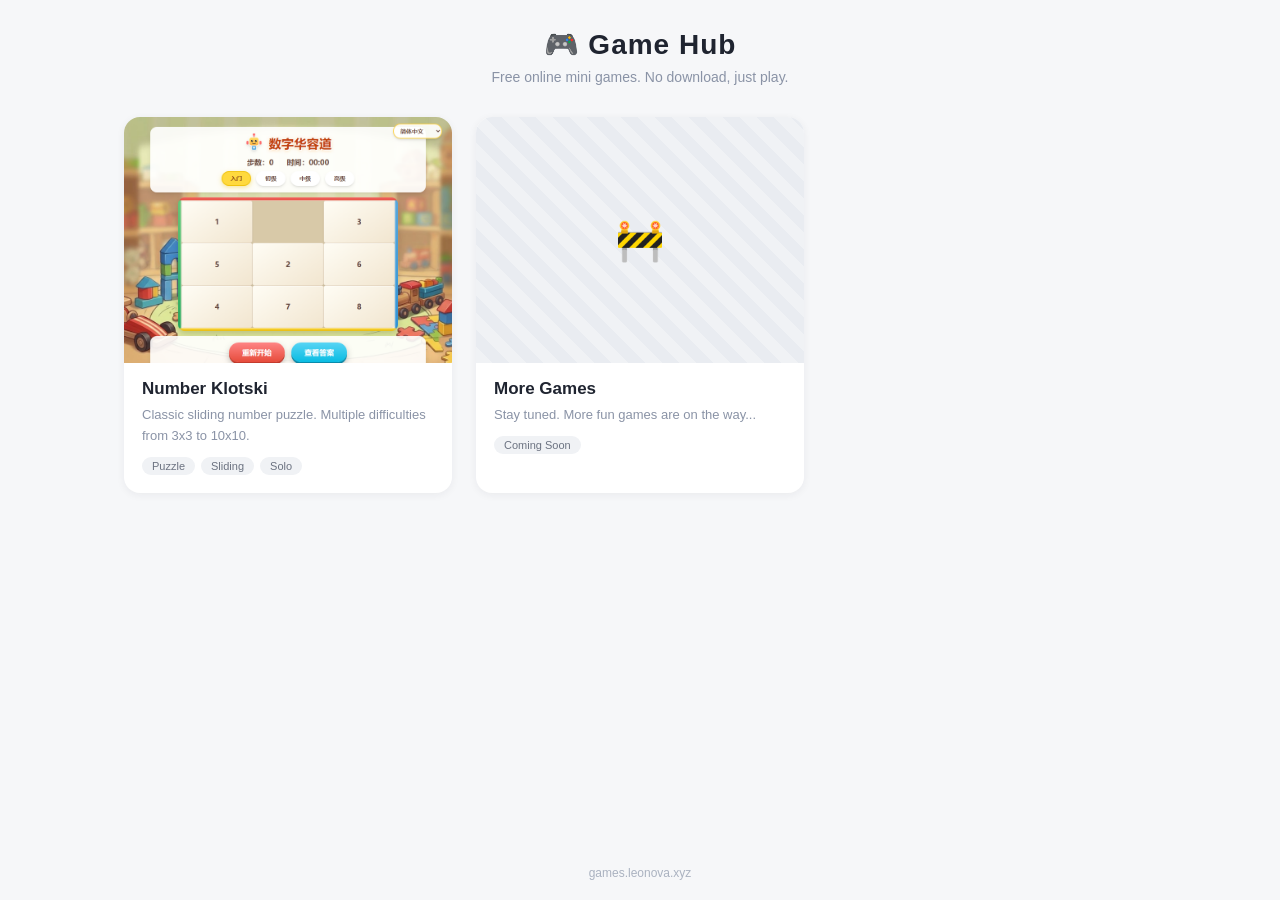
==== index.html @ 82995b51 "feat: 游戏聚合列表页，华容道迁移至 /klotski/ 子路径 - 新增根目录 index.html 游戏大厅：简洁卡片风、截图预览、悬停动效、中英文自适应 - Number Klotski/ " ====
<!DOCTYPE html>
<html lang="zh-CN">
<head>
    <meta charset="UTF-8">
    <meta name="viewport" content="width=device-width, initial-scale=1.0">

    <title>游戏大厅 - 免费在线小游戏合集</title>
    <meta name="description" content="免费在线小游戏合集：数字华容道等经典益智游戏，无需下载，点击即玩。">
    <meta name="keywords" content="在线小游戏,免费游戏,益智游戏,数字华容道,网页游戏">
    <meta name="robots" content="index, follow">
    <meta name="theme-color" content="#f6f7f9">
    <link rel="canonical" href="https://games.leonova.xyz/">

    <meta property="og:type" content="website">
    <meta property="og:url" content="https://games.leonova.xyz/">
    <meta property="og:title" content="游戏大厅 - 免费在线小游戏合集">
    <meta property="og:description" content="免费在线小游戏合集：数字华容道等经典益智游戏，无需下载，点击即玩。">
    <meta property="og:image" content="https://games.leonova.xyz/klotski/preview.png">

    <style>
        * { margin: 0; padding: 0; box-sizing: border-box; }

        body {
            font-family: -apple-system, BlinkMacSystemFont, "Segoe UI", "PingFang SC",
                         "Hiragino Sans GB", "Microsoft YaHei", sans-serif;
            background: #f6f7f9;
            color: #1f2430;
            min-height: 100vh;
            display: flex;
            flex-direction: column;
        }

        header {
            padding: 28px 24px 8px;
            text-align: center;
        }

        header h1 {
            font-size: 28px;
            font-weight: 700;
            letter-spacing: 1px;
        }

        header p {
            margin-top: 8px;
            font-size: 14px;
            color: #8a93a6;
        }

        main {
            flex: 1;
            width: 100%;
            max-width: 1080px;
            margin: 0 auto;
            padding: 24px 24px 48px;
        }

        .grid {
            display: grid;
            grid-template-columns: repeat(auto-fill, minmax(260px, 1fr));
            gap: 24px;
        }

        .card {
            display: block;
            background: #fff;
            border-radius: 16px;
            overflow: hidden;
            text-decoration: none;
            color: inherit;
            box-shadow: 0 2px 8px rgba(31, 36, 48, 0.06);
            transition: transform 0.25s ease, box-shadow 0.25s ease;
        }

        .card:hover {
            transform: translateY(-6px);
            box-shadow: 0 12px 28px rgba(31, 36, 48, 0.14);
        }

        .card .thumb {
            position: relative;
            aspect-ratio: 4 / 3;
            overflow: hidden;
            background: #eceef2;
        }

        .card .thumb img {
            width: 100%;
            height: 100%;
            object-fit: cover;
            display: block;
            transition: transform 0.4s ease;
        }

        .card:hover .thumb img {
            transform: scale(1.06);
        }

        .card .thumb .play {
            position: absolute;
            inset: 0;
            display: flex;
            align-items: center;
            justify-content: center;
            background: rgba(31, 36, 48, 0);
            transition: background 0.25s ease;
        }

        .card .thumb .play span {
            width: 56px;
            height: 56px;
            border-radius: 50%;
            background: rgba(255, 255, 255, 0.95);
            display: flex;
            align-items: center;
            justify-content: center;
            font-size: 20px;
            color: #1f2430;
            opacity: 0;
            transform: scale(0.8);
            transition: opacity 0.25s ease, transform 0.25s ease;
            box-shadow: 0 4px 12px rgba(0, 0, 0, 0.2);
        }

        .card:hover .thumb .play { background: rgba(31, 36, 48, 0.25); }
        .card:hover .thumb .play span { opacity: 1; transform: scale(1); }

        .card .info {
            padding: 16px 18px 18px;
        }

        .card .info h2 {
            font-size: 17px;
            font-weight: 600;
        }

        .card .info p {
            margin-top: 6px;
            font-size: 13px;
            line-height: 1.6;
            color: #8a93a6;
            display: -webkit-box;
            -webkit-line-clamp: 2;
            -webkit-box-orient: vertical;
            overflow: hidden;
        }

        .card .tags {
            margin-top: 10px;
            display: flex;
            gap: 6px;
            flex-wrap: wrap;
        }

        .card .tags span {
            font-size: 11px;
            color: #6b7280;
            background: #f0f2f5;
            border-radius: 999px;
            padding: 3px 10px;
        }

        .card.soon {
            pointer-events: none;
        }

        .card.soon .thumb {
            display: flex;
            align-items: center;
            justify-content: center;
            font-size: 40px;
            color: #c4cad6;
            background: repeating-linear-gradient(
                45deg, #f0f2f5, #f0f2f5 12px, #e9ecf1 12px, #e9ecf1 24px
            );
        }

        footer {
            padding: 20px;
            text-align: center;
            font-size: 12px;
            color: #aab2c0;
        }

        @media (max-width: 480px) {
            header h1 { font-size: 22px; }
            main { padding: 16px 16px 40px; }
            .grid { gap: 16px; }
        }
    </style>
</head>
<body>
    <header>
        <h1 data-i18n="title">🎮 游戏大厅</h1>
        <p data-i18n="subtitle">免费在线小游戏，无需下载，点击即玩</p>
    </header>

    <main>
        <div class="grid" id="gameGrid"></div>
    </main>

    <footer>games.leonova.xyz</footer>

    <script>
        // ============ 游戏列表：新增游戏只需在此追加一项 ============
        const GAMES = [
            {
                id: 'klotski',
                url: '/klotski/',
                preview: '/klotski/preview.png',
                name: { 'zh': '数字华容道', 'en': 'Number Klotski' },
                desc: {
                    'zh': '经典数字滑动拼图，3x3 到 10x10 多种难度，锻炼逻辑思维。',
                    'en': 'Classic sliding number puzzle. Multiple difficulties from 3x3 to 10x10.'
                },
                tags: {
                    'zh': ['益智', '拼图', '单人'],
                    'en': ['Puzzle', 'Sliding', 'Solo']
                }
            },
            // 占位：即将上线
            {
                id: 'coming-soon',
                soon: true,
                name: { 'zh': '更多游戏', 'en': 'More Games' },
                desc: {
                    'zh': '敬请期待，更多有趣的小游戏正在路上……',
                    'en': 'Stay tuned. More fun games are on the way...'
                },
                tags: { 'zh': ['即将上线'], 'en': ['Coming Soon'] }
            }
        ];

        const I18N = {
            'zh': { title: '🎮 游戏大厅', subtitle: '免费在线小游戏，无需下载，点击即玩' },
            'en': { title: '🎮 Game Hub', subtitle: 'Free online mini games. No download, just play.' }
        };

        const lang = (navigator.language || 'zh').toLowerCase().startsWith('zh') ? 'zh' : 'en';
        document.documentElement.lang = lang === 'zh' ? 'zh-CN' : 'en';

        document.querySelectorAll('[data-i18n]').forEach(el => {
            el.textContent = I18N[lang][el.dataset.i18n];
        });
        document.title = lang === 'zh'
            ? '游戏大厅 - 免费在线小游戏合集'
            : 'Game Hub - Free Online Mini Games';

        const grid = document.getElementById('gameGrid');

        GAMES.forEach(game => {
            const card = document.createElement('a');
            card.className = 'card' + (game.soon ? ' soon' : '');
            card.href = game.soon ? '#' : game.url;

            const thumb = game.soon
                ? `<div class="thumb">🚧</div>`
                : `<div class="thumb">
                       <img src="${game.preview}" alt="${game.name[lang]}" loading="lazy">
                       <div class="play"><span>▶</span></div>
                   </div>`;

            const tags = (game.tags[lang] || [])
                .map(t => `<span>${t}</span>`).join('');

            card.innerHTML = `
                ${thumb}
                <div class="info">
                    <h2>${game.name[lang]}</h2>
                    <p>${game.desc[lang]}</p>
                    <div class="tags">${tags}</div>
                </div>
            `;
            grid.appendChild(card);
        });
    </script>
</body>
</html>
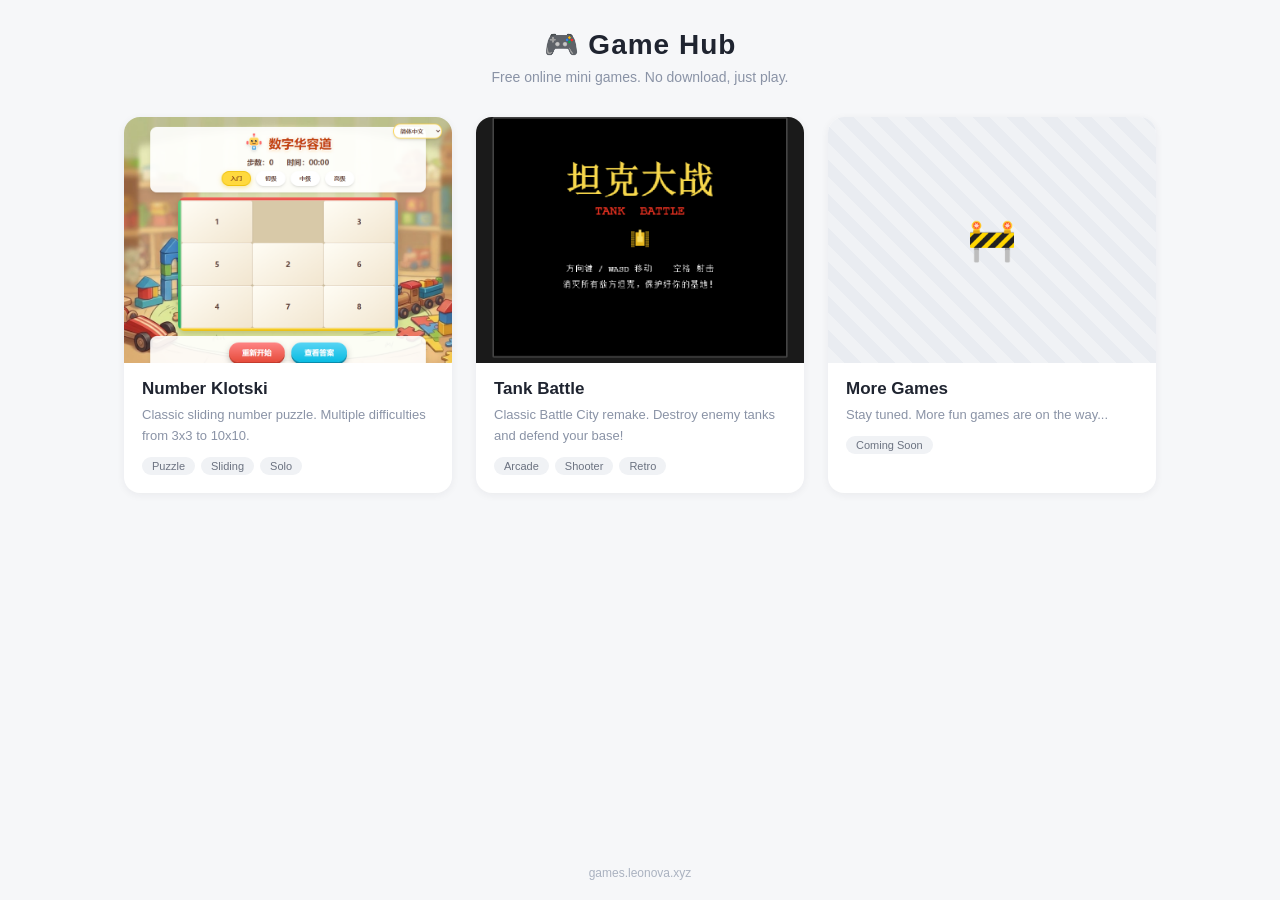
==== commit abd9d5ef: "feat: 合并 tank-battle 仓库为子目录并加入聚合页 - git subtree 合并 xxcxy-max/tank-battle，保留完整提交历史 - 新增坦克大战卡片及 FC 风格标" ====
--- a/index.html
+++ b/index.html
@@ -218,6 +218,20 @@
                     'en': ['Puzzle', 'Sliding', 'Solo']
                 }
             },
+            {
+                id: 'tank-battle',
+                url: '/tank-battle/',
+                preview: '/tank-battle/preview.png',
+                name: { 'zh': '坦克大战', 'en': 'Tank Battle' },
+                desc: {
+                    'zh': '经典 FC 坦克大战复刻版，消灭敌方坦克，保卫你的基地！',
+                    'en': 'Classic Battle City remake. Destroy enemy tanks and defend your base!'
+                },
+                tags: {
+                    'zh': ['街机', '射击', '复古'],
+                    'en': ['Arcade', 'Shooter', 'Retro']
+                }
+            },
             // 占位：即将上线
             {
                 id: 'coming-soon',
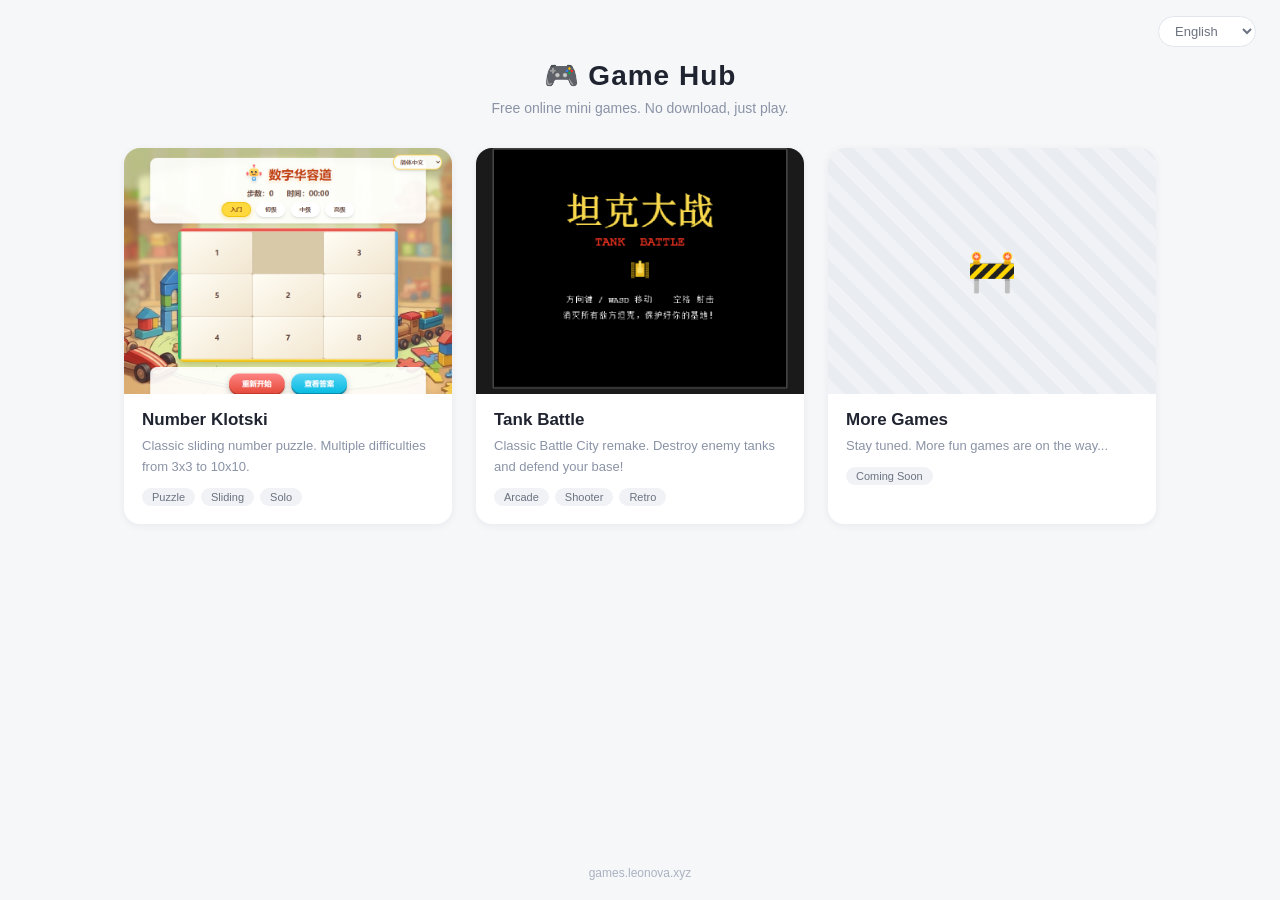
==== commit b864e571: "feat: 游戏大厅中英双语 + SEO 优化 + Google 收录文件 - 完整 i18n：语言切换器、URL ?lang 参数、localStorage 记忆、浏览器语言探测 - 动态 SEO " ====
--- a/index.html
+++ b/index.html
@@ -4,18 +4,77 @@
     <meta charset="UTF-8">
     <meta name="viewport" content="width=device-width, initial-scale=1.0">
 
-    <title>游戏大厅 - 免费在线小游戏合集</title>
-    <meta name="description" content="免费在线小游戏合集：数字华容道等经典益智游戏，无需下载，点击即玩。">
-    <meta name="keywords" content="在线小游戏,免费游戏,益智游戏,数字华容道,网页游戏">
+    <!-- SEO 基础：默认中文，JS 会根据语言动态更新 -->
+    <title id="seoTitle">游戏大厅 - 免费在线小游戏合集</title>
+    <meta id="seoDescription" name="description" content="免费在线小游戏合集：数字华容道、坦克大战等经典益智与街机游戏，无需下载，点击即玩。">
+    <meta id="seoKeywords" name="keywords" content="在线小游戏,免费游戏,益智游戏,数字华容道,坦克大战,网页游戏,game hub,mini games">
     <meta name="robots" content="index, follow">
     <meta name="theme-color" content="#f6f7f9">
-    <link rel="canonical" href="https://games.leonova.xyz/">
-
+    <link id="canonicalLink" rel="canonical" href="https://games.leonova.xyz/">
+
+    <!-- 多语言 alternate -->
+    <link rel="alternate" hreflang="zh-CN" href="https://games.leonova.xyz/?lang=zh-CN">
+    <link rel="alternate" hreflang="en" href="https://games.leonova.xyz/?lang=en">
+    <link rel="alternate" hreflang="x-default" href="https://games.leonova.xyz/">
+
+    <!-- Open Graph -->
     <meta property="og:type" content="website">
-    <meta property="og:url" content="https://games.leonova.xyz/">
-    <meta property="og:title" content="游戏大厅 - 免费在线小游戏合集">
-    <meta property="og:description" content="免费在线小游戏合集：数字华容道等经典益智游戏，无需下载，点击即玩。">
+    <meta id="ogUrl" property="og:url" content="https://games.leonova.xyz/">
+    <meta id="ogTitle" property="og:title" content="游戏大厅 - 免费在线小游戏合集">
+    <meta id="ogDescription" property="og:description" content="免费在线小游戏合集：数字华容道、坦克大战等经典游戏，无需下载，点击即玩。">
     <meta property="og:image" content="https://games.leonova.xyz/klotski/preview.png">
+    <meta id="ogLocale" property="og:locale" content="zh_CN">
+    <meta id="ogSiteName" property="og:site_name" content="游戏大厅">
+
+    <!-- Twitter Card -->
+    <meta name="twitter:card" content="summary_large_image">
+    <meta id="twitterUrl" name="twitter:url" content="https://games.leonova.xyz/">
+    <meta id="twitterTitle" name="twitter:title" content="游戏大厅 - 免费在线小游戏合集">
+    <meta id="twitterDescription" name="twitter:description" content="免费在线小游戏合集：数字华容道、坦克大战等经典游戏，无需下载，点击即玩。">
+    <meta name="twitter:image" content="https://games.leonova.xyz/klotski/preview.png">
+
+    <!-- 结构化数据 -->
+    <script type="application/ld+json">
+    {
+        "@context": "https://schema.org",
+        "@type": "WebSite",
+        "name": "Game Hub 游戏大厅",
+        "url": "https://games.leonova.xyz/",
+        "inLanguage": ["zh-CN", "en"]
+    }
+    </script>
+    <script type="application/ld+json">
+    {
+        "@context": "https://schema.org",
+        "@type": "ItemList",
+        "itemListElement": [
+            {
+                "@type": "ListItem",
+                "position": 1,
+                "item": {
+                    "@type": "VideoGame",
+                    "name": "数字华容道 Number Klotski",
+                    "url": "https://games.leonova.xyz/klotski/",
+                    "image": "https://games.leonova.xyz/klotski/preview.png",
+                    "genre": "Puzzle",
+                    "gamePlatform": "Web Browser"
+                }
+            },
+            {
+                "@type": "ListItem",
+                "position": 2,
+                "item": {
+                    "@type": "VideoGame",
+                    "name": "坦克大战 Tank Battle",
+                    "url": "https://games.leonova.xyz/tank-battle/",
+                    "image": "https://games.leonova.xyz/tank-battle/preview.png",
+                    "genre": "Arcade",
+                    "gamePlatform": "Web Browser"
+                }
+            }
+        ]
+    }
+    </script>
 
     <style>
         * { margin: 0; padding: 0; box-sizing: border-box; }
@@ -30,8 +89,25 @@
             flex-direction: column;
         }
 
+        .topbar {
+            display: flex;
+            justify-content: flex-end;
+            padding: 16px 24px 0;
+        }
+
+        .lang-select {
+            font-size: 13px;
+            color: #6b7280;
+            background: #fff;
+            border: 1px solid #e2e6ec;
+            border-radius: 999px;
+            padding: 6px 12px;
+            cursor: pointer;
+            outline: none;
+        }
+
         header {
-            padding: 28px 24px 8px;
+            padding: 12px 24px 8px;
             text-align: center;
         }
 
@@ -125,14 +201,9 @@
         .card:hover .thumb .play { background: rgba(31, 36, 48, 0.25); }
         .card:hover .thumb .play span { opacity: 1; transform: scale(1); }
 
-        .card .info {
-            padding: 16px 18px 18px;
-        }
-
-        .card .info h2 {
-            font-size: 17px;
-            font-weight: 600;
-        }
+        .card .info { padding: 16px 18px 18px; }
+
+        .card .info h2 { font-size: 17px; font-weight: 600; }
 
         .card .info p {
             margin-top: 6px;
@@ -160,9 +231,7 @@
             padding: 3px 10px;
         }
 
-        .card.soon {
-            pointer-events: none;
-        }
+        .card.soon { pointer-events: none; }
 
         .card.soon .thumb {
             display: flex;
@@ -190,6 +259,13 @@
     </style>
 </head>
 <body>
+    <div class="topbar">
+        <select class="lang-select" id="langSelect" aria-label="Language">
+            <option value="zh-CN">简体中文</option>
+            <option value="en">English</option>
+        </select>
+    </div>
+
     <header>
         <h1 data-i18n="title">🎮 游戏大厅</h1>
         <p data-i18n="subtitle">免费在线小游戏，无需下载，点击即玩</p>
@@ -208,13 +284,13 @@
                 id: 'klotski',
                 url: '/klotski/',
                 preview: '/klotski/preview.png',
-                name: { 'zh': '数字华容道', 'en': 'Number Klotski' },
+                name: { 'zh-CN': '数字华容道', 'en': 'Number Klotski' },
                 desc: {
-                    'zh': '经典数字滑动拼图，3x3 到 10x10 多种难度，锻炼逻辑思维。',
+                    'zh-CN': '经典数字滑动拼图，3x3 到 10x10 多种难度，锻炼逻辑思维。',
                     'en': 'Classic sliding number puzzle. Multiple difficulties from 3x3 to 10x10.'
                 },
                 tags: {
-                    'zh': ['益智', '拼图', '单人'],
+                    'zh-CN': ['益智', '拼图', '单人'],
                     'en': ['Puzzle', 'Sliding', 'Solo']
                 }
             },
@@ -222,13 +298,13 @@
                 id: 'tank-battle',
                 url: '/tank-battle/',
                 preview: '/tank-battle/preview.png',
-                name: { 'zh': '坦克大战', 'en': 'Tank Battle' },
+                name: { 'zh-CN': '坦克大战', 'en': 'Tank Battle' },
                 desc: {
-                    'zh': '经典 FC 坦克大战复刻版，消灭敌方坦克，保卫你的基地！',
+                    'zh-CN': '经典 FC 坦克大战复刻版，消灭敌方坦克，保卫你的基地！',
                     'en': 'Classic Battle City remake. Destroy enemy tanks and defend your base!'
                 },
                 tags: {
-                    'zh': ['街机', '射击', '复古'],
+                    'zh-CN': ['街机', '射击', '复古'],
                     'en': ['Arcade', 'Shooter', 'Retro']
                 }
             },
@@ -236,57 +312,162 @@
             {
                 id: 'coming-soon',
                 soon: true,
-                name: { 'zh': '更多游戏', 'en': 'More Games' },
+                name: { 'zh-CN': '更多游戏', 'en': 'More Games' },
                 desc: {
-                    'zh': '敬请期待，更多有趣的小游戏正在路上……',
+                    'zh-CN': '敬请期待，更多有趣的小游戏正在路上……',
                     'en': 'Stay tuned. More fun games are on the way...'
                 },
-                tags: { 'zh': ['即将上线'], 'en': ['Coming Soon'] }
+                tags: { 'zh-CN': ['即将上线'], 'en': ['Coming Soon'] }
             }
         ];
 
+        // ============ 多语言 ============
         const I18N = {
-            'zh': { title: '🎮 游戏大厅', subtitle: '免费在线小游戏，无需下载，点击即玩' },
-            'en': { title: '🎮 Game Hub', subtitle: 'Free online mini games. No download, just play.' }
+            'zh-CN': {
+                seoTitle: '游戏大厅 - 免费在线小游戏合集',
+                seoDescription: '免费在线小游戏合集：数字华容道、坦克大战等经典益智与街机游戏，无需下载，点击即玩。',
+                seoKeywords: '在线小游戏,免费游戏,益智游戏,数字华容道,坦克大战,网页游戏',
+                ogSiteName: '游戏大厅',
+                title: '🎮 游戏大厅',
+                subtitle: '免费在线小游戏，无需下载，点击即玩',
+                ogLocale: 'zh_CN'
+            },
+            'en': {
+                seoTitle: 'Game Hub - Free Online Mini Games',
+                seoDescription: 'Free online mini games: Number Klotski, Tank Battle and more classic puzzle & arcade games. No download, just play.',
+                seoKeywords: 'online games,free mini games,puzzle games,number klotski,tank battle,browser games',
+                ogSiteName: 'Game Hub',
+                title: '🎮 Game Hub',
+                subtitle: 'Free online mini games. No download, just play.',
+                ogLocale: 'en_US'
+            }
         };
 
-        const lang = (navigator.language || 'zh').toLowerCase().startsWith('zh') ? 'zh' : 'en';
-        document.documentElement.lang = lang === 'zh' ? 'zh-CN' : 'en';
-
-        document.querySelectorAll('[data-i18n]').forEach(el => {
-            el.textContent = I18N[lang][el.dataset.i18n];
+        const SUPPORTED_LANGS = Object.keys(I18N);
+        const BASE_URL = 'https://games.leonova.xyz/';
+
+        const i18n = {
+            currentLang: 'zh-CN',
+
+            normalizeLang(lang) {
+                if (!lang) return null;
+                if (SUPPORTED_LANGS.includes(lang)) return lang;
+                const lower = lang.toLowerCase();
+                if (lower.startsWith('zh')) return 'zh-CN';
+                if (lower.startsWith('en')) return 'en';
+                return null;
+            },
+
+            detect() {
+                // 1. URL 参数
+                try {
+                    const urlLang = new URLSearchParams(window.location.search).get('lang');
+                    const normalized = this.normalizeLang(urlLang);
+                    if (normalized) return normalized;
+                } catch (e) {}
+                // 2. localStorage
+                const saved = this.normalizeLang(localStorage.getItem('hub-lang'));
+                if (saved) return saved;
+                // 3. 浏览器语言
+                return this.normalizeLang(navigator.language) || 'zh-CN';
+            },
+
+            t(key) {
+                return I18N[this.currentLang][key] || key;
+            },
+
+            setUrlLang() {
+                try {
+                    const url = new URL(window.location.href);
+                    if (this.currentLang === 'zh-CN') {
+                        url.searchParams.delete('lang');
+                    } else {
+                        url.searchParams.set('lang', this.currentLang);
+                    }
+                    window.history.replaceState({}, '', url.toString());
+                } catch (e) {}
+            },
+
+            updateMetaTags() {
+                const title = this.t('seoTitle');
+                const langUrl = this.currentLang === 'zh-CN'
+                    ? BASE_URL
+                    : `${BASE_URL}?lang=${this.currentLang}`;
+
+                document.title = title;
+                this.setAttr('seoTitle', 'textContent', title);
+                this.setAttr('seoDescription', 'content', this.t('seoDescription'));
+                this.setAttr('seoKeywords', 'content', this.t('seoKeywords'));
+                this.setAttr('canonicalLink', 'href', langUrl);
+                this.setAttr('ogUrl', 'content', langUrl);
+                this.setAttr('ogTitle', 'content', title);
+                this.setAttr('ogDescription', 'content', this.t('seoDescription'));
+                this.setAttr('ogLocale', 'content', this.t('ogLocale'));
+                this.setAttr('ogSiteName', 'content', this.t('ogSiteName'));
+                this.setAttr('twitterUrl', 'content', langUrl);
+                this.setAttr('twitterTitle', 'content', title);
+                this.setAttr('twitterDescription', 'content', this.t('seoDescription'));
+            },
+
+            setAttr(id, attr, value) {
+                const el = document.getElementById(id);
+                if (el) el[attr] = value;
+            },
+
+            setLanguage(lang) {
+                this.currentLang = this.normalizeLang(lang) || 'zh-CN';
+                localStorage.setItem('hub-lang', this.currentLang);
+                this.setUrlLang();
+                document.documentElement.lang = this.currentLang;
+                document.getElementById('langSelect').value = this.currentLang;
+
+                document.querySelectorAll('[data-i18n]').forEach(el => {
+                    el.textContent = this.t(el.dataset.i18n);
+                });
+
+                this.updateMetaTags();
+                renderGames();
+            }
+        };
+
+        // ============ 渲染游戏卡片 ============
+        function renderGames() {
+            const lang = i18n.currentLang;
+            const grid = document.getElementById('gameGrid');
+            grid.innerHTML = '';
+
+            GAMES.forEach(game => {
+                const card = document.createElement('a');
+                card.className = 'card' + (game.soon ? ' soon' : '');
+                card.href = game.soon ? '#' : game.url;
+
+                const thumb = game.soon
+                    ? `<div class="thumb">🚧</div>`
+                    : `<div class="thumb">
+                           <img src="${game.preview}" alt="${game.name[lang]}" loading="lazy">
+                           <div class="play"><span>▶</span></div>
+                       </div>`;
+
+                const tags = (game.tags[lang] || [])
+                    .map(t => `<span>${t}</span>`).join('');
+
+                card.innerHTML = `
+                    ${thumb}
+                    <div class="info">
+                        <h2>${game.name[lang]}</h2>
+                        <p>${game.desc[lang]}</p>
+                        <div class="tags">${tags}</div>
+                    </div>
+                `;
+                grid.appendChild(card);
+            });
+        }
+
+        // ============ 初始化 ============
+        document.getElementById('langSelect').addEventListener('change', (e) => {
+            i18n.setLanguage(e.target.value);
         });
-        document.title = lang === 'zh'
-            ? '游戏大厅 - 免费在线小游戏合集'
-            : 'Game Hub - Free Online Mini Games';
-
-        const grid = document.getElementById('gameGrid');
-
-        GAMES.forEach(game => {
-            const card = document.createElement('a');
-            card.className = 'card' + (game.soon ? ' soon' : '');
-            card.href = game.soon ? '#' : game.url;
-
-            const thumb = game.soon
-                ? `<div class="thumb">🚧</div>`
-                : `<div class="thumb">
-                       <img src="${game.preview}" alt="${game.name[lang]}" loading="lazy">
-                       <div class="play"><span>▶</span></div>
-                   </div>`;
-
-            const tags = (game.tags[lang] || [])
-                .map(t => `<span>${t}</span>`).join('');
-
-            card.innerHTML = `
-                ${thumb}
-                <div class="info">
-                    <h2>${game.name[lang]}</h2>
-                    <p>${game.desc[lang]}</p>
-                    <div class="tags">${tags}</div>
-                </div>
-            `;
-            grid.appendChild(card);
-        });
+        i18n.setLanguage(i18n.detect());
     </script>
 </body>
 </html>
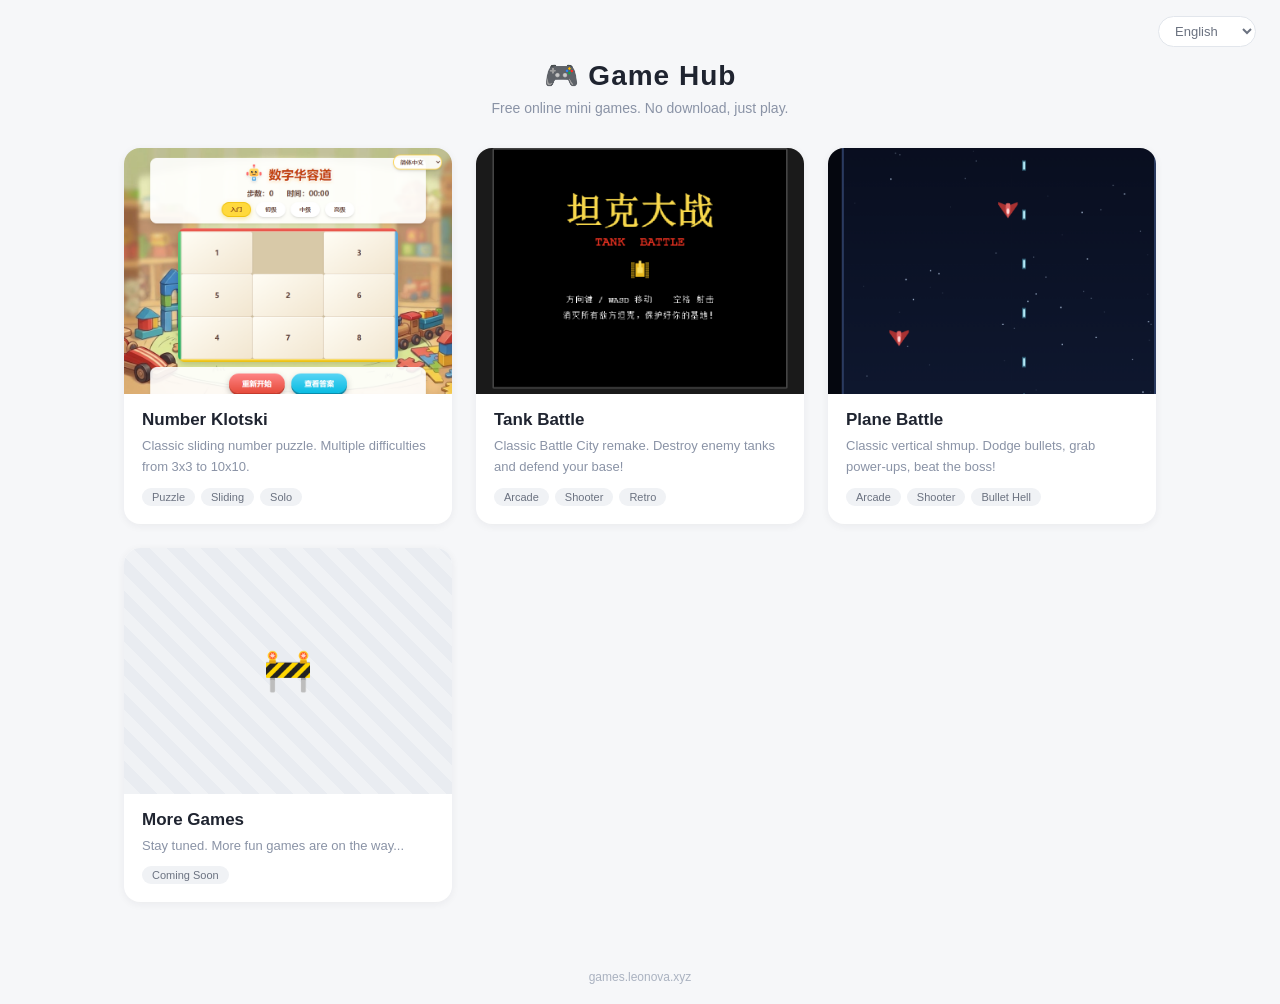
==== commit 59b47bf9: "feat: 新增飞机大战(plane-battle)游戏,大厅 SEO 静态化中英双语 - plane-battle/:纵向卷轴射击,自动开火+三档敌机+Boss+道具+全屏雷,   触屏拖动操作,W" ====
--- a/index.html
+++ b/index.html
@@ -4,10 +4,10 @@
     <meta charset="UTF-8">
     <meta name="viewport" content="width=device-width, initial-scale=1.0">
 
-    <!-- SEO 基础：默认中文，JS 会根据语言动态更新 -->
-    <title id="seoTitle">游戏大厅 - 免费在线小游戏合集</title>
-    <meta id="seoDescription" name="description" content="免费在线小游戏合集：数字华容道、坦克大战等经典益智与街机游戏，无需下载，点击即玩。">
-    <meta id="seoKeywords" name="keywords" content="在线小游戏,免费游戏,益智游戏,数字华容道,坦克大战,网页游戏,game hub,mini games">
+    <!-- SEO 基础:静态中英双语(不执行 JS 的爬虫也能索引),JS 会按用户语言动态替换为单一语言 -->
+    <title id="seoTitle">游戏大厅 Game Hub - 免费在线小游戏合集 Free Mini Games</title>
+    <meta id="seoDescription" name="description" content="免费在线小游戏合集：数字华容道、坦克大战、飞机大战等经典益智与街机游戏，无需下载，点击即玩。Free online mini games: Number Klotski, Tank Battle, Plane Battle and more classic puzzle & arcade games. No download, just play.">
+    <meta id="seoKeywords" name="keywords" content="在线小游戏,免费游戏,益智游戏,数字华容道,坦克大战,飞机大战,网页游戏,online games,free mini games,number klotski,tank battle,plane battle,browser games,game hub,mini games">
     <meta name="robots" content="index, follow">
     <meta name="theme-color" content="#f6f7f9">
     <link id="canonicalLink" rel="canonical" href="https://games.leonova.xyz/">
@@ -20,17 +20,18 @@
     <!-- Open Graph -->
     <meta property="og:type" content="website">
     <meta id="ogUrl" property="og:url" content="https://games.leonova.xyz/">
-    <meta id="ogTitle" property="og:title" content="游戏大厅 - 免费在线小游戏合集">
-    <meta id="ogDescription" property="og:description" content="免费在线小游戏合集：数字华容道、坦克大战等经典游戏，无需下载，点击即玩。">
+    <meta id="ogTitle" property="og:title" content="游戏大厅 Game Hub - 免费在线小游戏合集 Free Mini Games">
+    <meta id="ogDescription" property="og:description" content="免费在线小游戏合集：数字华容道、坦克大战、飞机大战等经典游戏，无需下载，点击即玩。Free online mini games, no download, just play.">
     <meta property="og:image" content="https://games.leonova.xyz/klotski/preview.png">
     <meta id="ogLocale" property="og:locale" content="zh_CN">
-    <meta id="ogSiteName" property="og:site_name" content="游戏大厅">
+    <meta property="og:locale:alternate" content="en_US">
+    <meta id="ogSiteName" property="og:site_name" content="游戏大厅 Game Hub">
 
     <!-- Twitter Card -->
     <meta name="twitter:card" content="summary_large_image">
     <meta id="twitterUrl" name="twitter:url" content="https://games.leonova.xyz/">
-    <meta id="twitterTitle" name="twitter:title" content="游戏大厅 - 免费在线小游戏合集">
-    <meta id="twitterDescription" name="twitter:description" content="免费在线小游戏合集：数字华容道、坦克大战等经典游戏，无需下载，点击即玩。">
+    <meta id="twitterTitle" name="twitter:title" content="游戏大厅 Game Hub - 免费在线小游戏合集 Free Mini Games">
+    <meta id="twitterDescription" name="twitter:description" content="免费在线小游戏合集：数字华容道、坦克大战、飞机大战等经典游戏，无需下载，点击即玩。Free online mini games, no download, just play.">
     <meta name="twitter:image" content="https://games.leonova.xyz/klotski/preview.png">
 
     <!-- 结构化数据 -->
@@ -71,6 +72,18 @@
                     "genre": "Arcade",
                     "gamePlatform": "Web Browser"
                 }
+            },
+            {
+                "@type": "ListItem",
+                "position": 3,
+                "item": {
+                    "@type": "VideoGame",
+                    "name": "飞机大战 Plane Battle",
+                    "url": "https://games.leonova.xyz/plane-battle/",
+                    "image": "https://games.leonova.xyz/plane-battle/preview.png",
+                    "genre": "Shooter",
+                    "gamePlatform": "Web Browser"
+                }
             }
         ]
     }
@@ -308,6 +321,20 @@
                     'en': ['Arcade', 'Shooter', 'Retro']
                 }
             },
+            {
+                id: 'plane-battle',
+                url: '/plane-battle/',
+                preview: '/plane-battle/preview.png',
+                name: { 'zh-CN': '飞机大战', 'en': 'Plane Battle' },
+                desc: {
+                    'zh-CN': '经典纵向卷轴射击，躲子弹、吃道具、放雷打 Boss，冲击最高分！',
+                    'en': 'Classic vertical shmup. Dodge bullets, grab power-ups, beat the boss!'
+                },
+                tags: {
+                    'zh-CN': ['街机', '射击', '弹幕'],
+                    'en': ['Arcade', 'Shooter', 'Bullet Hell']
+                }
+            },
             // 占位：即将上线
             {
                 id: 'coming-soon',
@@ -325,8 +352,8 @@
         const I18N = {
             'zh-CN': {
                 seoTitle: '游戏大厅 - 免费在线小游戏合集',
-                seoDescription: '免费在线小游戏合集：数字华容道、坦克大战等经典益智与街机游戏，无需下载，点击即玩。',
-                seoKeywords: '在线小游戏,免费游戏,益智游戏,数字华容道,坦克大战,网页游戏',
+                seoDescription: '免费在线小游戏合集：数字华容道、坦克大战、飞机大战等经典益智与街机游戏，无需下载，点击即玩。',
+                seoKeywords: '在线小游戏,免费游戏,益智游戏,数字华容道,坦克大战,飞机大战,网页游戏',
                 ogSiteName: '游戏大厅',
                 title: '🎮 游戏大厅',
                 subtitle: '免费在线小游戏，无需下载，点击即玩',
@@ -334,8 +361,8 @@
             },
             'en': {
                 seoTitle: 'Game Hub - Free Online Mini Games',
-                seoDescription: 'Free online mini games: Number Klotski, Tank Battle and more classic puzzle & arcade games. No download, just play.',
-                seoKeywords: 'online games,free mini games,puzzle games,number klotski,tank battle,browser games',
+                seoDescription: 'Free online mini games: Number Klotski, Tank Battle, Plane Battle and more classic puzzle & arcade games. No download, just play.',
+                seoKeywords: 'online games,free mini games,puzzle games,number klotski,tank battle,plane battle,browser games',
                 ogSiteName: 'Game Hub',
                 title: '🎮 Game Hub',
                 subtitle: 'Free online mini games. No download, just play.',
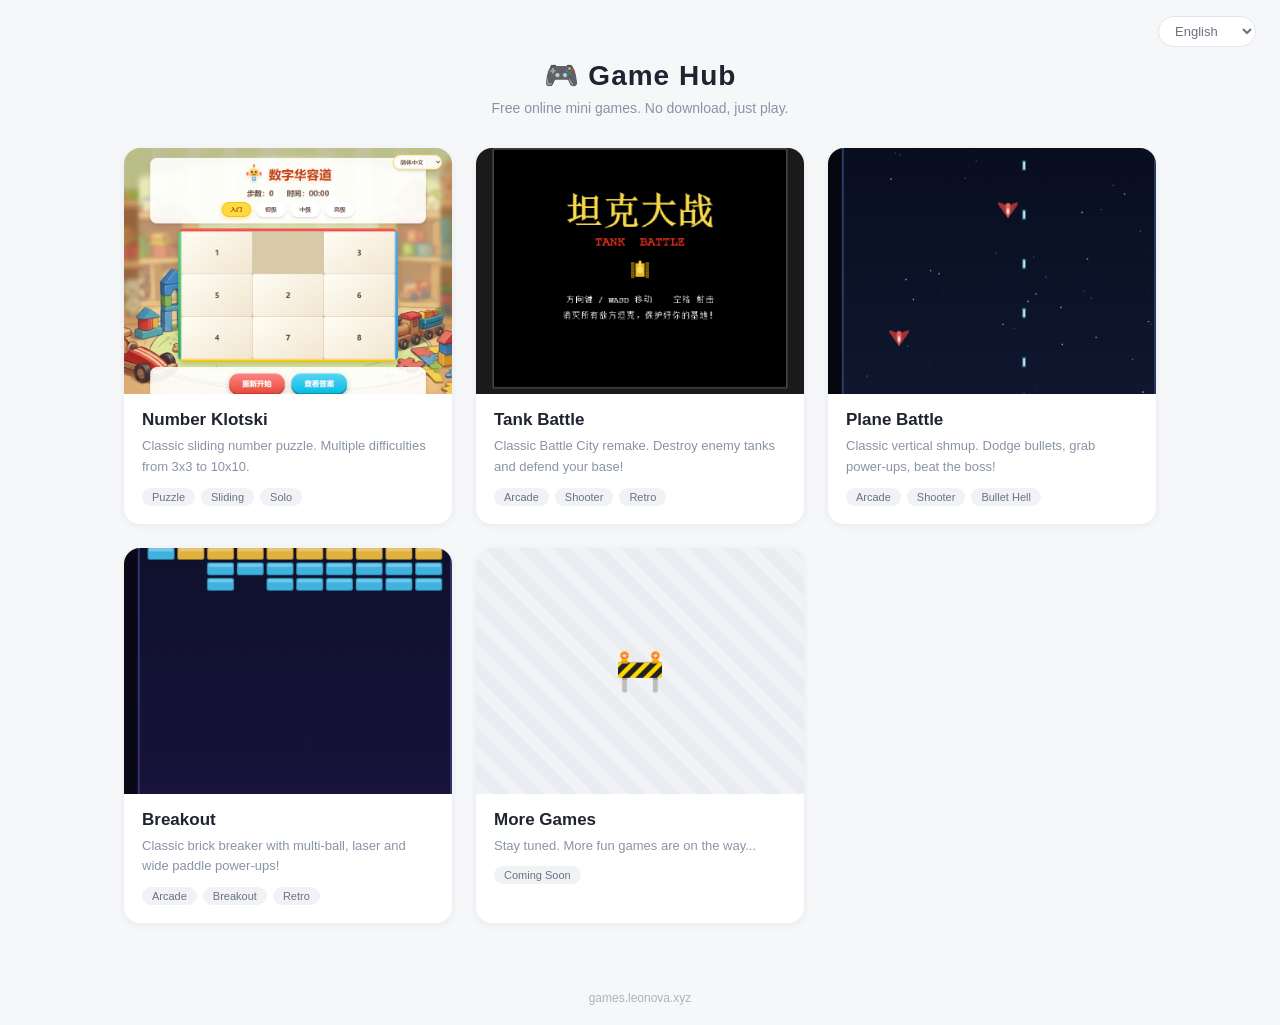
==== commit 550592b7: "feat: 新增打砖块(breakout)游戏并登记到大厅/sitemap - breakout/:经典弹球打砖块,1~3 耐久砖块、3 个循环关卡布局,   多球/激光/变长板三种道具,鼠标悬停与触" ====
--- a/index.html
+++ b/index.html
@@ -6,8 +6,8 @@
 
     <!-- SEO 基础:静态中英双语(不执行 JS 的爬虫也能索引),JS 会按用户语言动态替换为单一语言 -->
     <title id="seoTitle">游戏大厅 Game Hub - 免费在线小游戏合集 Free Mini Games</title>
-    <meta id="seoDescription" name="description" content="免费在线小游戏合集：数字华容道、坦克大战、飞机大战等经典益智与街机游戏，无需下载，点击即玩。Free online mini games: Number Klotski, Tank Battle, Plane Battle and more classic puzzle & arcade games. No download, just play.">
-    <meta id="seoKeywords" name="keywords" content="在线小游戏,免费游戏,益智游戏,数字华容道,坦克大战,飞机大战,网页游戏,online games,free mini games,number klotski,tank battle,plane battle,browser games,game hub,mini games">
+    <meta id="seoDescription" name="description" content="免费在线小游戏合集：数字华容道、坦克大战、飞机大战、打砖块等经典益智与街机游戏，无需下载，点击即玩。Free online mini games: Number Klotski, Tank Battle, Plane Battle, Breakout and more classic puzzle & arcade games. No download, just play.">
+    <meta id="seoKeywords" name="keywords" content="在线小游戏,免费游戏,益智游戏,数字华容道,坦克大战,飞机大战,打砖块,网页游戏,online games,free mini games,number klotski,tank battle,plane battle,breakout,brick breaker,browser games,game hub,mini games">
     <meta name="robots" content="index, follow">
     <meta name="theme-color" content="#f6f7f9">
     <link id="canonicalLink" rel="canonical" href="https://games.leonova.xyz/">
@@ -21,7 +21,7 @@
     <meta property="og:type" content="website">
     <meta id="ogUrl" property="og:url" content="https://games.leonova.xyz/">
     <meta id="ogTitle" property="og:title" content="游戏大厅 Game Hub - 免费在线小游戏合集 Free Mini Games">
-    <meta id="ogDescription" property="og:description" content="免费在线小游戏合集：数字华容道、坦克大战、飞机大战等经典游戏，无需下载，点击即玩。Free online mini games, no download, just play.">
+    <meta id="ogDescription" property="og:description" content="免费在线小游戏合集：数字华容道、坦克大战、飞机大战、打砖块等经典游戏，无需下载，点击即玩。Free online mini games, no download, just play.">
     <meta property="og:image" content="https://games.leonova.xyz/klotski/preview.png">
     <meta id="ogLocale" property="og:locale" content="zh_CN">
     <meta property="og:locale:alternate" content="en_US">
@@ -31,7 +31,7 @@
     <meta name="twitter:card" content="summary_large_image">
     <meta id="twitterUrl" name="twitter:url" content="https://games.leonova.xyz/">
     <meta id="twitterTitle" name="twitter:title" content="游戏大厅 Game Hub - 免费在线小游戏合集 Free Mini Games">
-    <meta id="twitterDescription" name="twitter:description" content="免费在线小游戏合集：数字华容道、坦克大战、飞机大战等经典游戏，无需下载，点击即玩。Free online mini games, no download, just play.">
+    <meta id="twitterDescription" name="twitter:description" content="免费在线小游戏合集：数字华容道、坦克大战、飞机大战、打砖块等经典游戏，无需下载，点击即玩。Free online mini games, no download, just play.">
     <meta name="twitter:image" content="https://games.leonova.xyz/klotski/preview.png">
 
     <!-- 结构化数据 -->
@@ -84,6 +84,18 @@
                     "genre": "Shooter",
                     "gamePlatform": "Web Browser"
                 }
+            },
+            {
+                "@type": "ListItem",
+                "position": 4,
+                "item": {
+                    "@type": "VideoGame",
+                    "name": "打砖块 Breakout",
+                    "url": "https://games.leonova.xyz/breakout/",
+                    "image": "https://games.leonova.xyz/breakout/preview.png",
+                    "genre": "Arcade",
+                    "gamePlatform": "Web Browser"
+                }
             }
         ]
     }
@@ -335,6 +347,20 @@
                     'en': ['Arcade', 'Shooter', 'Bullet Hell']
                 }
             },
+            {
+                id: 'breakout',
+                url: '/breakout/',
+                preview: '/breakout/preview.png',
+                name: { 'zh-CN': '打砖块', 'en': 'Breakout' },
+                desc: {
+                    'zh-CN': '经典弹球打砖块，多球、激光、变长板道具，关卡循环挑战！',
+                    'en': 'Classic brick breaker with multi-ball, laser and wide paddle power-ups!'
+                },
+                tags: {
+                    'zh-CN': ['街机', '弹球', '复古'],
+                    'en': ['Arcade', 'Breakout', 'Retro']
+                }
+            },
             // 占位：即将上线
             {
                 id: 'coming-soon',
@@ -352,8 +378,8 @@
         const I18N = {
             'zh-CN': {
                 seoTitle: '游戏大厅 - 免费在线小游戏合集',
-                seoDescription: '免费在线小游戏合集：数字华容道、坦克大战、飞机大战等经典益智与街机游戏，无需下载，点击即玩。',
-                seoKeywords: '在线小游戏,免费游戏,益智游戏,数字华容道,坦克大战,飞机大战,网页游戏',
+                seoDescription: '免费在线小游戏合集：数字华容道、坦克大战、飞机大战、打砖块等经典益智与街机游戏，无需下载，点击即玩。',
+                seoKeywords: '在线小游戏,免费游戏,益智游戏,数字华容道,坦克大战,飞机大战,打砖块,网页游戏',
                 ogSiteName: '游戏大厅',
                 title: '🎮 游戏大厅',
                 subtitle: '免费在线小游戏，无需下载，点击即玩',
@@ -361,8 +387,8 @@
             },
             'en': {
                 seoTitle: 'Game Hub - Free Online Mini Games',
-                seoDescription: 'Free online mini games: Number Klotski, Tank Battle, Plane Battle and more classic puzzle & arcade games. No download, just play.',
-                seoKeywords: 'online games,free mini games,puzzle games,number klotski,tank battle,plane battle,browser games',
+                seoDescription: 'Free online mini games: Number Klotski, Tank Battle, Plane Battle, Breakout and more classic puzzle & arcade games. No download, just play.',
+                seoKeywords: 'online games,free mini games,puzzle games,number klotski,tank battle,plane battle,breakout,browser games',
                 ogSiteName: 'Game Hub',
                 title: '🎮 Game Hub',
                 subtitle: 'Free online mini games. No download, just play.',
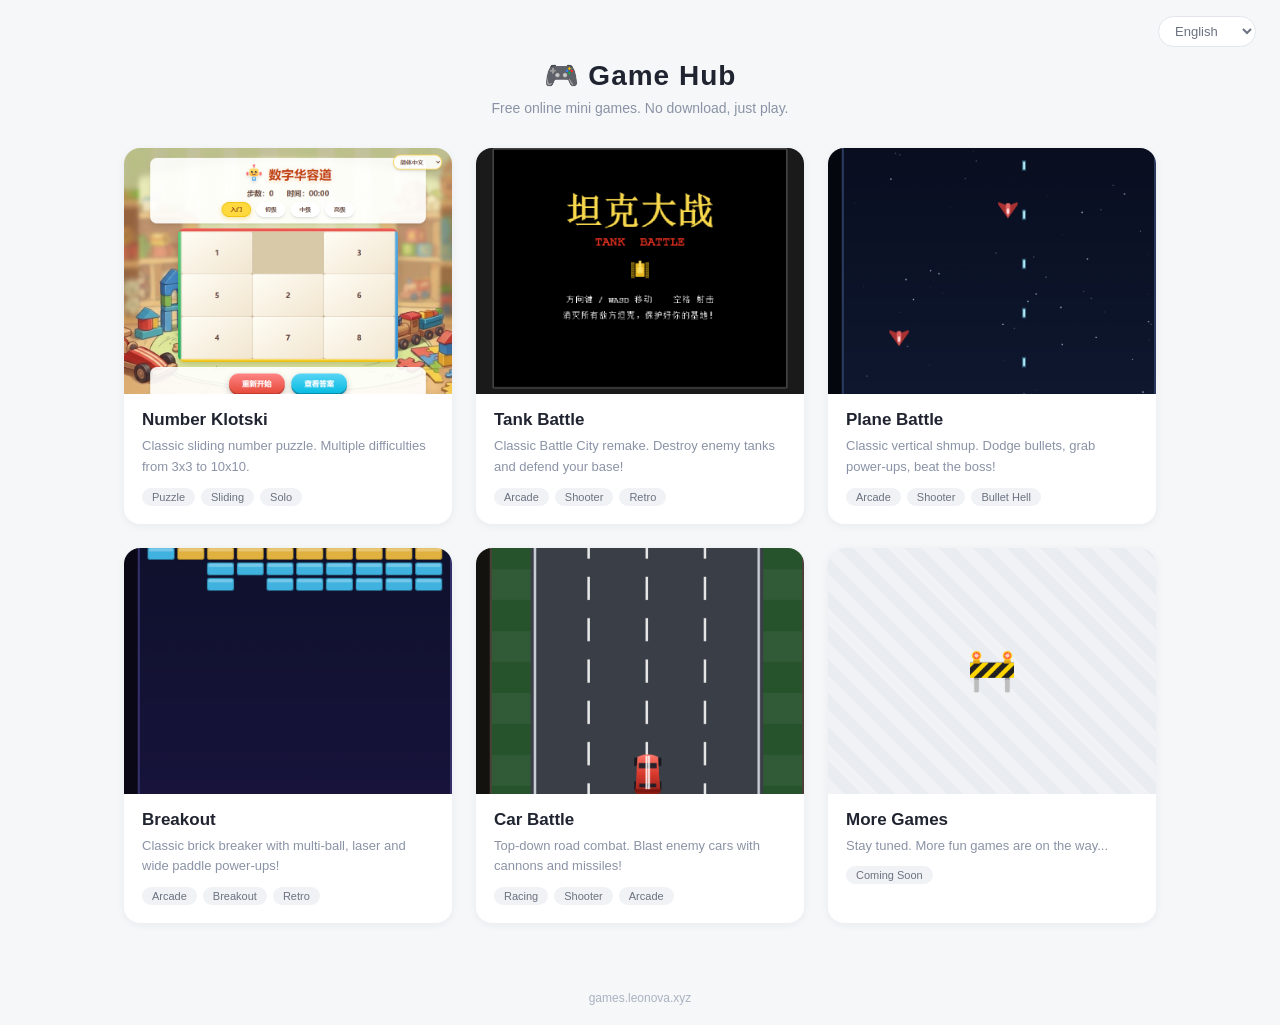
==== commit da7dfdc3: "feat: 新增公路战车(car-battle)游戏并登记到大厅/sitemap - car-battle/:俯视纵向卷轴公路竞速战斗(Spy Hunter 风),   相对速度模型,民用/追击/炮车" ====
--- a/index.html
+++ b/index.html
@@ -6,8 +6,8 @@
 
     <!-- SEO 基础:静态中英双语(不执行 JS 的爬虫也能索引),JS 会按用户语言动态替换为单一语言 -->
     <title id="seoTitle">游戏大厅 Game Hub - 免费在线小游戏合集 Free Mini Games</title>
-    <meta id="seoDescription" name="description" content="免费在线小游戏合集：数字华容道、坦克大战、飞机大战、打砖块等经典益智与街机游戏，无需下载，点击即玩。Free online mini games: Number Klotski, Tank Battle, Plane Battle, Breakout and more classic puzzle & arcade games. No download, just play.">
-    <meta id="seoKeywords" name="keywords" content="在线小游戏,免费游戏,益智游戏,数字华容道,坦克大战,飞机大战,打砖块,网页游戏,online games,free mini games,number klotski,tank battle,plane battle,breakout,brick breaker,browser games,game hub,mini games">
+    <meta id="seoDescription" name="description" content="免费在线小游戏合集：数字华容道、坦克大战、飞机大战、打砖块、公路战车等经典益智与街机游戏，无需下载，点击即玩。Free online mini games: Number Klotski, Tank Battle, Plane Battle, Breakout, Car Battle and more classic puzzle & arcade games. No download, just play.">
+    <meta id="seoKeywords" name="keywords" content="在线小游戏,免费游戏,益智游戏,数字华容道,坦克大战,飞机大战,打砖块,公路战车,网页游戏,online games,free mini games,number klotski,tank battle,plane battle,breakout,brick breaker,car battle,racing game,browser games,game hub,mini games">
     <meta name="robots" content="index, follow">
     <meta name="theme-color" content="#f6f7f9">
     <link id="canonicalLink" rel="canonical" href="https://games.leonova.xyz/">
@@ -21,7 +21,7 @@
     <meta property="og:type" content="website">
     <meta id="ogUrl" property="og:url" content="https://games.leonova.xyz/">
     <meta id="ogTitle" property="og:title" content="游戏大厅 Game Hub - 免费在线小游戏合集 Free Mini Games">
-    <meta id="ogDescription" property="og:description" content="免费在线小游戏合集：数字华容道、坦克大战、飞机大战、打砖块等经典游戏，无需下载，点击即玩。Free online mini games, no download, just play.">
+    <meta id="ogDescription" property="og:description" content="免费在线小游戏合集：数字华容道、坦克大战、飞机大战、打砖块、公路战车等经典游戏，无需下载，点击即玩。Free online mini games, no download, just play.">
     <meta property="og:image" content="https://games.leonova.xyz/klotski/preview.png">
     <meta id="ogLocale" property="og:locale" content="zh_CN">
     <meta property="og:locale:alternate" content="en_US">
@@ -31,7 +31,7 @@
     <meta name="twitter:card" content="summary_large_image">
     <meta id="twitterUrl" name="twitter:url" content="https://games.leonova.xyz/">
     <meta id="twitterTitle" name="twitter:title" content="游戏大厅 Game Hub - 免费在线小游戏合集 Free Mini Games">
-    <meta id="twitterDescription" name="twitter:description" content="免费在线小游戏合集：数字华容道、坦克大战、飞机大战、打砖块等经典游戏，无需下载，点击即玩。Free online mini games, no download, just play.">
+    <meta id="twitterDescription" name="twitter:description" content="免费在线小游戏合集：数字华容道、坦克大战、飞机大战、打砖块、公路战车等经典游戏，无需下载，点击即玩。Free online mini games, no download, just play.">
     <meta name="twitter:image" content="https://games.leonova.xyz/klotski/preview.png">
 
     <!-- 结构化数据 -->
@@ -96,6 +96,18 @@
                     "genre": "Arcade",
                     "gamePlatform": "Web Browser"
                 }
+            },
+            {
+                "@type": "ListItem",
+                "position": 5,
+                "item": {
+                    "@type": "VideoGame",
+                    "name": "公路战车 Car Battle",
+                    "url": "https://games.leonova.xyz/car-battle/",
+                    "image": "https://games.leonova.xyz/car-battle/preview.png",
+                    "genre": "Racing",
+                    "gamePlatform": "Web Browser"
+                }
             }
         ]
     }
@@ -361,6 +373,20 @@
                     'en': ['Arcade', 'Breakout', 'Retro']
                 }
             },
+            {
+                id: 'car-battle',
+                url: '/car-battle/',
+                preview: '/car-battle/preview.png',
+                name: { 'zh-CN': '公路战车', 'en': 'Car Battle' },
+                desc: {
+                    'zh-CN': '俯视角公路竞速战斗，机炮导弹打爆敌车，别撞民用车！',
+                    'en': 'Top-down road combat. Blast enemy cars with cannons and missiles!'
+                },
+                tags: {
+                    'zh-CN': ['竞速', '射击', '街机'],
+                    'en': ['Racing', 'Shooter', 'Arcade']
+                }
+            },
             // 占位：即将上线
             {
                 id: 'coming-soon',
@@ -378,8 +404,8 @@
         const I18N = {
             'zh-CN': {
                 seoTitle: '游戏大厅 - 免费在线小游戏合集',
-                seoDescription: '免费在线小游戏合集：数字华容道、坦克大战、飞机大战、打砖块等经典益智与街机游戏，无需下载，点击即玩。',
-                seoKeywords: '在线小游戏,免费游戏,益智游戏,数字华容道,坦克大战,飞机大战,打砖块,网页游戏',
+                seoDescription: '免费在线小游戏合集：数字华容道、坦克大战、飞机大战、打砖块、公路战车等经典益智与街机游戏，无需下载，点击即玩。',
+                seoKeywords: '在线小游戏,免费游戏,益智游戏,数字华容道,坦克大战,飞机大战,打砖块,公路战车,网页游戏',
                 ogSiteName: '游戏大厅',
                 title: '🎮 游戏大厅',
                 subtitle: '免费在线小游戏，无需下载，点击即玩',
@@ -387,8 +413,8 @@
             },
             'en': {
                 seoTitle: 'Game Hub - Free Online Mini Games',
-                seoDescription: 'Free online mini games: Number Klotski, Tank Battle, Plane Battle, Breakout and more classic puzzle & arcade games. No download, just play.',
-                seoKeywords: 'online games,free mini games,puzzle games,number klotski,tank battle,plane battle,breakout,browser games',
+                seoDescription: 'Free online mini games: Number Klotski, Tank Battle, Plane Battle, Breakout, Car Battle and more classic puzzle & arcade games. No download, just play.',
+                seoKeywords: 'online games,free mini games,puzzle games,number klotski,tank battle,plane battle,breakout,car battle,browser games',
                 ogSiteName: 'Game Hub',
                 title: '🎮 Game Hub',
                 subtitle: 'Free online mini games. No download, just play.',
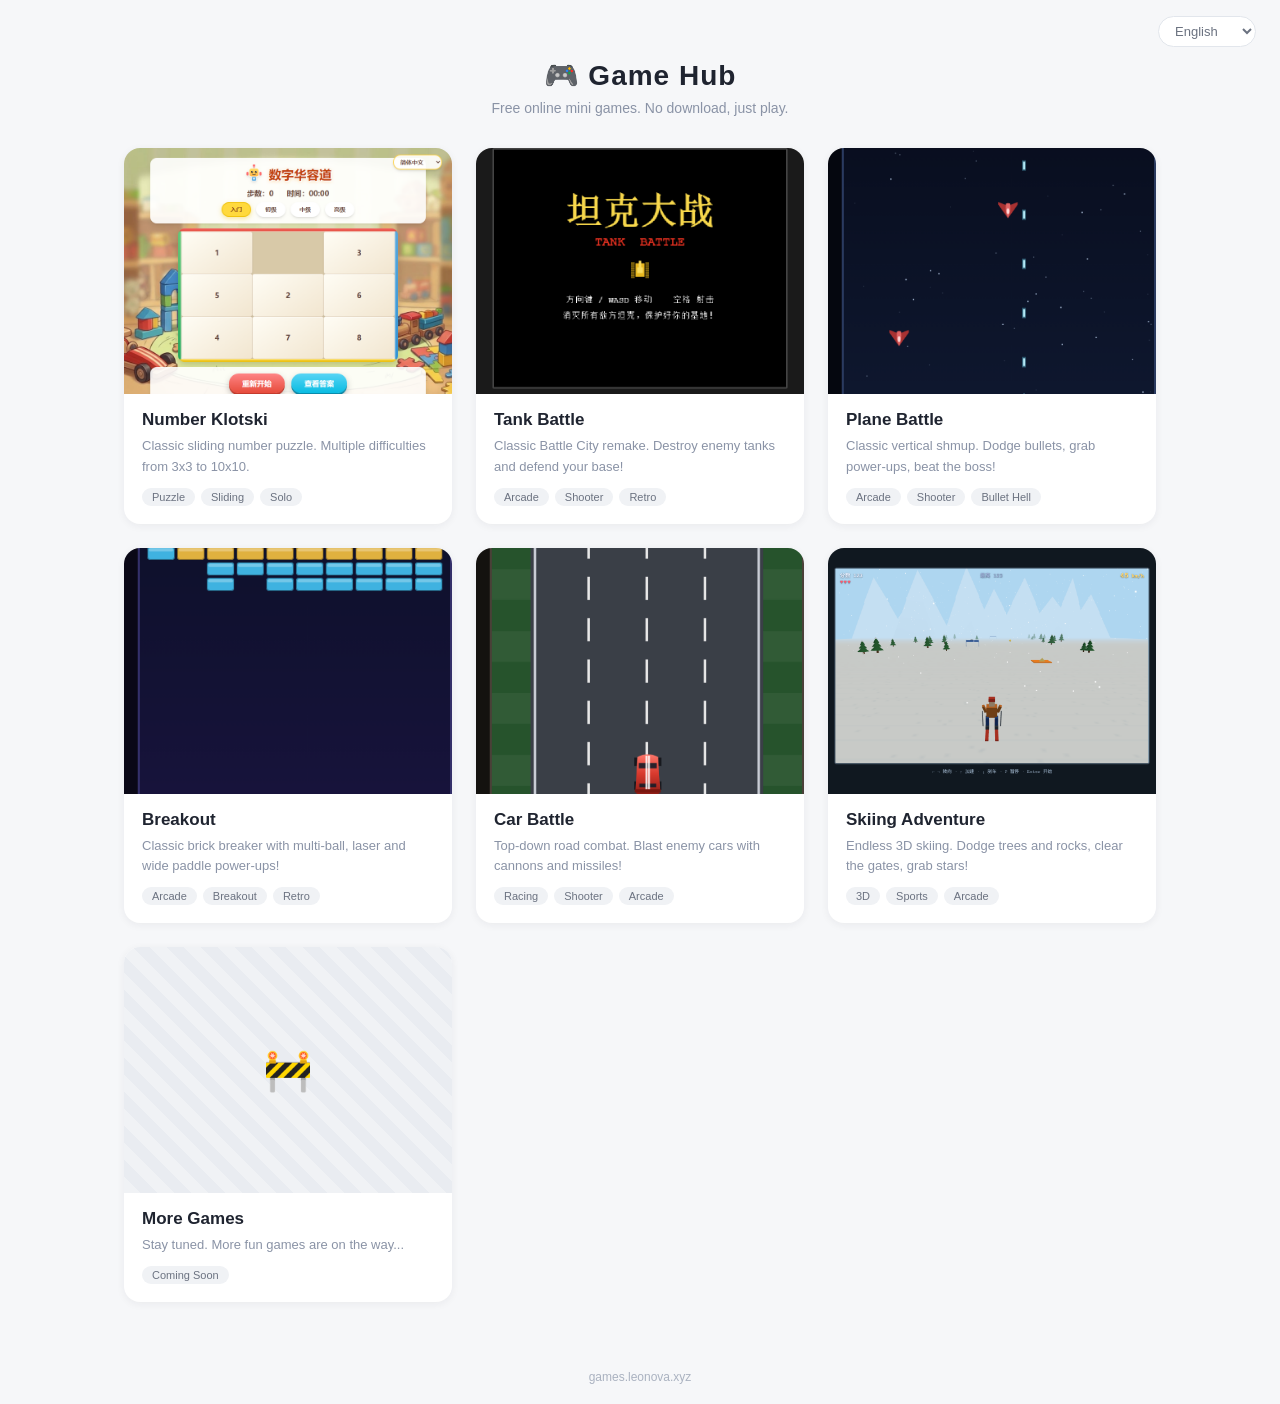
==== commit 782b8b30: "feat: 新增滑雪大冒险(skiing)游戏并登记到大厅/sitemap" ====
--- a/index.html
+++ b/index.html
@@ -6,8 +6,8 @@
 
     <!-- SEO 基础:静态中英双语(不执行 JS 的爬虫也能索引),JS 会按用户语言动态替换为单一语言 -->
     <title id="seoTitle">游戏大厅 Game Hub - 免费在线小游戏合集 Free Mini Games</title>
-    <meta id="seoDescription" name="description" content="免费在线小游戏合集：数字华容道、坦克大战、飞机大战、打砖块、公路战车等经典益智与街机游戏，无需下载，点击即玩。Free online mini games: Number Klotski, Tank Battle, Plane Battle, Breakout, Car Battle and more classic puzzle & arcade games. No download, just play.">
-    <meta id="seoKeywords" name="keywords" content="在线小游戏,免费游戏,益智游戏,数字华容道,坦克大战,飞机大战,打砖块,公路战车,网页游戏,online games,free mini games,number klotski,tank battle,plane battle,breakout,brick breaker,car battle,racing game,browser games,game hub,mini games">
+    <meta id="seoDescription" name="description" content="免费在线小游戏合集：数字华容道、坦克大战、飞机大战、打砖块、公路战车、滑雪大冒险等经典益智与街机游戏，无需下载，点击即玩。Free online mini games: Number Klotski, Tank Battle, Plane Battle, Breakout, Car Battle, Skiing Adventure and more classic puzzle & arcade games. No download, just play.">
+    <meta id="seoKeywords" name="keywords" content="在线小游戏,免费游戏,益智游戏,数字华容道,坦克大战,飞机大战,打砖块,公路战车,滑雪大冒险,滑雪游戏,网页游戏,online games,free mini games,number klotski,tank battle,plane battle,breakout,brick breaker,car battle,racing game,skiing game,3d skiing,browser games,game hub,mini games">
     <meta name="robots" content="index, follow">
     <meta name="theme-color" content="#f6f7f9">
     <link id="canonicalLink" rel="canonical" href="https://games.leonova.xyz/">
@@ -21,7 +21,7 @@
     <meta property="og:type" content="website">
     <meta id="ogUrl" property="og:url" content="https://games.leonova.xyz/">
     <meta id="ogTitle" property="og:title" content="游戏大厅 Game Hub - 免费在线小游戏合集 Free Mini Games">
-    <meta id="ogDescription" property="og:description" content="免费在线小游戏合集：数字华容道、坦克大战、飞机大战、打砖块、公路战车等经典游戏，无需下载，点击即玩。Free online mini games, no download, just play.">
+    <meta id="ogDescription" property="og:description" content="免费在线小游戏合集：数字华容道、坦克大战、飞机大战、打砖块、公路战车、滑雪大冒险等经典游戏，无需下载，点击即玩。Free online mini games, no download, just play.">
     <meta property="og:image" content="https://games.leonova.xyz/klotski/preview.png">
     <meta id="ogLocale" property="og:locale" content="zh_CN">
     <meta property="og:locale:alternate" content="en_US">
@@ -31,7 +31,7 @@
     <meta name="twitter:card" content="summary_large_image">
     <meta id="twitterUrl" name="twitter:url" content="https://games.leonova.xyz/">
     <meta id="twitterTitle" name="twitter:title" content="游戏大厅 Game Hub - 免费在线小游戏合集 Free Mini Games">
-    <meta id="twitterDescription" name="twitter:description" content="免费在线小游戏合集：数字华容道、坦克大战、飞机大战、打砖块、公路战车等经典游戏，无需下载，点击即玩。Free online mini games, no download, just play.">
+    <meta id="twitterDescription" name="twitter:description" content="免费在线小游戏合集：数字华容道、坦克大战、飞机大战、打砖块、公路战车、滑雪大冒险等经典游戏，无需下载，点击即玩。Free online mini games, no download, just play.">
     <meta name="twitter:image" content="https://games.leonova.xyz/klotski/preview.png">
 
     <!-- 结构化数据 -->
@@ -108,6 +108,18 @@
                     "genre": "Racing",
                     "gamePlatform": "Web Browser"
                 }
+            },
+            {
+                "@type": "ListItem",
+                "position": 6,
+                "item": {
+                    "@type": "VideoGame",
+                    "name": "滑雪大冒险 Skiing Adventure",
+                    "url": "https://games.leonova.xyz/skiing/",
+                    "image": "https://games.leonova.xyz/skiing/preview.png",
+                    "genre": "Sports",
+                    "gamePlatform": "Web Browser"
+                }
             }
         ]
     }
@@ -387,6 +399,20 @@
                     'en': ['Racing', 'Shooter', 'Arcade']
                 }
             },
+            {
+                id: 'skiing',
+                url: '/skiing/',
+                preview: '/skiing/preview.png',
+                name: { 'zh-CN': '滑雪大冒险', 'en': 'Skiing Adventure' },
+                desc: {
+                    'zh-CN': '3D 雪山无尽滑雪，躲树木岩石、穿旗门、吃星星，滑得越远分越高！',
+                    'en': 'Endless 3D skiing. Dodge trees and rocks, clear the gates, grab stars!'
+                },
+                tags: {
+                    'zh-CN': ['3D', '体育', '街机'],
+                    'en': ['3D', 'Sports', 'Arcade']
+                }
+            },
             // 占位：即将上线
             {
                 id: 'coming-soon',
@@ -404,8 +430,8 @@
         const I18N = {
             'zh-CN': {
                 seoTitle: '游戏大厅 - 免费在线小游戏合集',
-                seoDescription: '免费在线小游戏合集：数字华容道、坦克大战、飞机大战、打砖块、公路战车等经典益智与街机游戏，无需下载，点击即玩。',
-                seoKeywords: '在线小游戏,免费游戏,益智游戏,数字华容道,坦克大战,飞机大战,打砖块,公路战车,网页游戏',
+                seoDescription: '免费在线小游戏合集：数字华容道、坦克大战、飞机大战、打砖块、公路战车、滑雪大冒险等经典益智与街机游戏，无需下载，点击即玩。',
+                seoKeywords: '在线小游戏,免费游戏,益智游戏,数字华容道,坦克大战,飞机大战,打砖块,公路战车,滑雪大冒险,滑雪游戏,网页游戏',
                 ogSiteName: '游戏大厅',
                 title: '🎮 游戏大厅',
                 subtitle: '免费在线小游戏，无需下载，点击即玩',
@@ -413,8 +439,8 @@
             },
             'en': {
                 seoTitle: 'Game Hub - Free Online Mini Games',
-                seoDescription: 'Free online mini games: Number Klotski, Tank Battle, Plane Battle, Breakout, Car Battle and more classic puzzle & arcade games. No download, just play.',
-                seoKeywords: 'online games,free mini games,puzzle games,number klotski,tank battle,plane battle,breakout,car battle,browser games',
+                seoDescription: 'Free online mini games: Number Klotski, Tank Battle, Plane Battle, Breakout, Car Battle, Skiing Adventure and more classic puzzle & arcade games. No download, just play.',
+                seoKeywords: 'online games,free mini games,puzzle games,number klotski,tank battle,plane battle,breakout,car battle,skiing game,browser games',
                 ogSiteName: 'Game Hub',
                 title: '🎮 Game Hub',
                 subtitle: 'Free online mini games. No download, just play.',
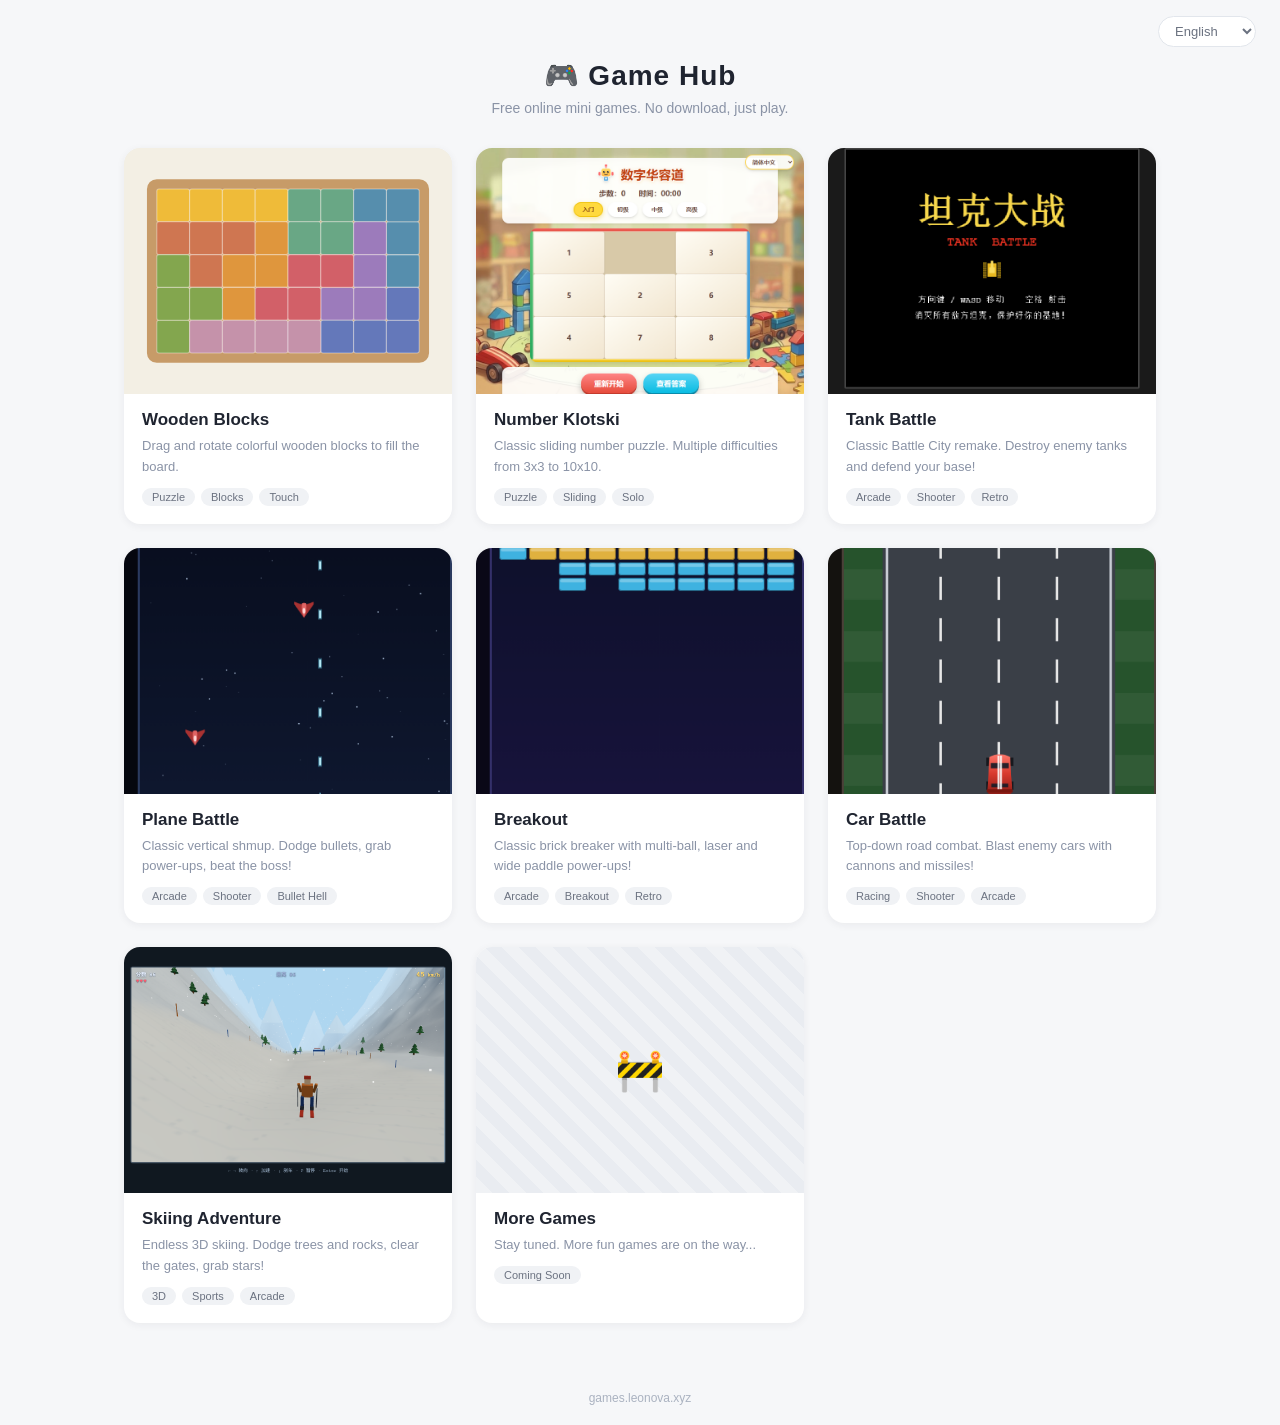
==== commit 16ef8c38: "feat: add wooden block puzzle with audio and confetti" ====
--- a/index.html
+++ b/index.html
@@ -330,6 +330,14 @@
         // ============ 游戏列表：新增游戏只需在此追加一项 ============
         const GAMES = [
             {
+                id: 'block-puzzle',
+                url: '/block-puzzle/',
+                preview: '/block-puzzle/preview.svg',
+                name: { 'zh-CN': '积木拼板', 'en': 'Wooden Blocks' },
+                desc: { 'zh-CN': '拖动、旋转彩色积木，把每一块放回木框，完成拼板挑战。', 'en': 'Drag and rotate colorful wooden blocks to fill the board.' },
+                tags: { 'zh-CN': ['益智', '积木', '触屏'], 'en': ['Puzzle', 'Blocks', 'Touch'] }
+            },
+            {
                 id: 'klotski',
                 url: '/klotski/',
                 preview: '/klotski/preview.png',
